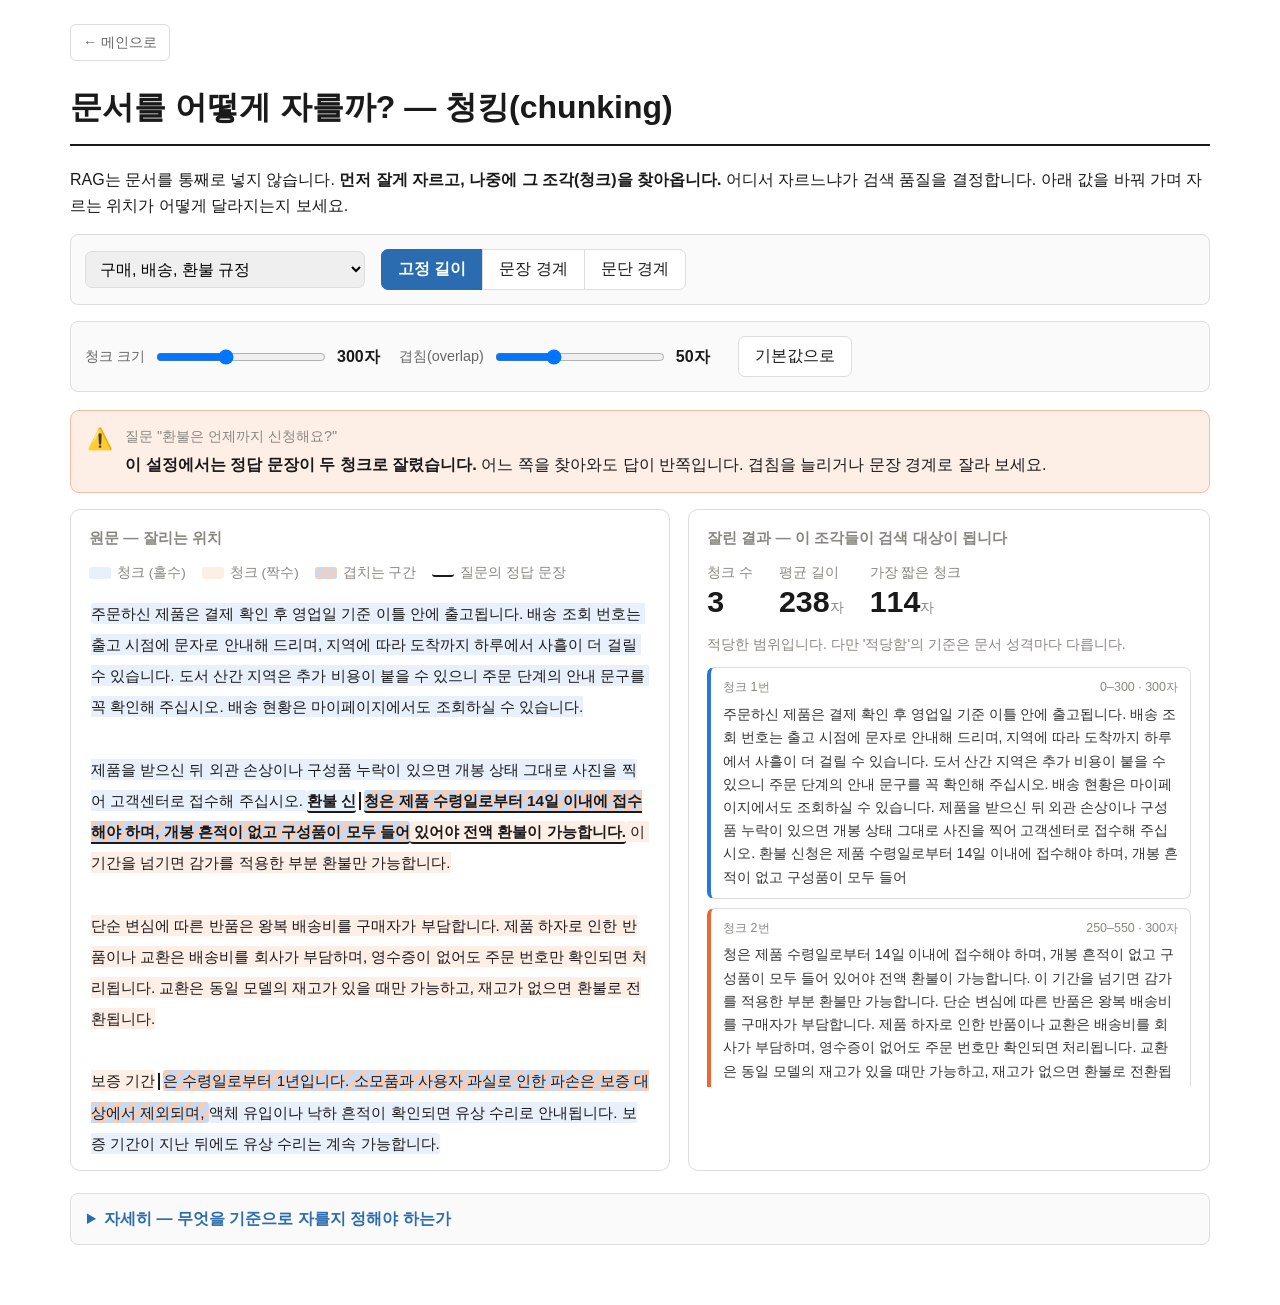
==== viz/rag-chunking/index.html @ 23622aa8 "RAG 파이프라인 시각화 4종 추가 + 메인 카테고리 분류 청킹 -> 임베딩/색인 -> 검색/생성 단계를 페이지별로 나누고, 전체 흐름도 페이지를 목차 겸 입구로 둠.  - viz" ====
<!DOCTYPE html>
<html lang="ko">
<head>
<meta charset="UTF-8">
<meta name="viewport" content="width=device-width, initial-scale=1.0">
<title>문서를 어떻게 자를까? — 청킹 - 강의 시각화 자료실</title>
<link rel="stylesheet" href="../../common/style.css">
<style>
  body { max-width: 1180px; }

  .viz-root {
    --series-1: #2a78d6;   /* 홀수 청크 */
    --series-2: #eb6834;   /* 짝수 청크 · 강조 */
    --muted-ink: #898781;
    --gridline: #e1e0d9;
  }

  .layout {
    display: grid;
    grid-template-columns: 1.15fr 1fr;
    gap: 18px;
  }

  @media (max-width: 900px) { .layout { grid-template-columns: 1fr; } }

  .panel {
    border: 1px solid var(--border);
    border-radius: 10px;
    padding: 16px 18px;
    background: #ffffff;
  }

  .panel h2 {
    font-size: 0.95rem;
    color: var(--muted-ink);
    margin: 0 0 12px;
    font-weight: 600;
  }

  /* ── 원문 위에 그리는 청크 경계 ─────────────────────── */
  #source {
    white-space: pre-wrap;
    font-size: 0.95rem;
    line-height: 2.05;
    max-height: 560px;
    overflow-y: auto;
    padding: 4px 2px;
  }

  /* 청크가 번갈아 칠해진다. 색만으로 구분하지 않도록 경계마다 세로선도 함께 긋는다. */
  #source .seg { border-radius: 3px; padding: 2px 0; }
  #source .seg.c0 { background: #e8f0fb; }
  #source .seg.c1 { background: #fdeee6; }

  /* 두 청크가 겹치는 구간 — 빗금으로 "양쪽에 다 들어간 부분"임을 표시 */
  #source .seg.ov {
    background-image: repeating-linear-gradient(
      -45deg, #c5daf6 0 5px, #f9cdb4 5px 10px
    );
  }

  /* 청크가 새로 시작하는 지점 — 색을 구분하기 어려운 경우에도 경계가 보이도록 */
  #source .brk {
    display: inline-block;
    width: 0;
    border-left: 2px solid var(--text);
    height: 1.15em;
    vertical-align: -0.25em;
    margin: 0 3px;
  }

  /* q4의 정답 문장 — 항상 밑줄로 표시해 두고 잘리는지 눈으로 좇는다 */
  #source .ans { border-bottom: 2px solid var(--text); font-weight: 600; }

  /* ── 청크 카드 ──────────────────────────────────────── */
  #chunks { max-height: 420px; overflow-y: auto; }

  .chunk-card {
    border: 1px solid var(--border);
    border-left: 4px solid var(--series-1);
    border-radius: 7px;
    padding: 9px 12px;
    margin-bottom: 9px;
    font-size: 0.88rem;
    line-height: 1.65;
  }

  .chunk-card.c1 { border-left-color: var(--series-2); }

  .chunk-head {
    display: flex;
    justify-content: space-between;
    font-size: 0.78rem;
    color: var(--muted-ink);
    margin-bottom: 5px;
    font-variant-numeric: tabular-nums;
  }

  .chunk-card .body { color: #333; }
  .chunk-card mark { background: #ffe9b8; padding: 0 1px; }

  /* ── 경고 배너 ──────────────────────────────────────── */
  .verdict {
    margin: 18px 0 4px;
    padding: 14px 16px;
    border-radius: 9px;
    border: 1px solid var(--border);
    display: flex;
    align-items: flex-start;
    gap: 12px;
    line-height: 1.6;
  }

  .verdict .icon { font-size: 1.3rem; line-height: 1.3; }
  .verdict .q { color: var(--muted-ink); font-size: 0.9rem; display: block; margin-bottom: 3px; }
  .verdict strong { font-size: 1.02rem; }

  .verdict.bad { background: #fdeee6; border-color: #f2bda4; }
  .verdict.good { background: #eaf4ea; border-color: #b9d8b9; }

  .verdict button {
    margin-left: auto;
    white-space: nowrap;
    font-size: 0.88rem;
    padding: 7px 12px;
    border-radius: 6px;
    border: 1px solid var(--border);
    background: #ffffff;
    cursor: pointer;
  }

  .verdict button:hover { border-color: var(--accent); color: var(--accent); }

  /* ── 숫자 타일 ──────────────────────────────────────── */
  .stats { display: flex; gap: 26px; flex-wrap: wrap; margin-bottom: 14px; }
  .stat-label { font-size: 0.85rem; color: var(--muted-ink); }

  .stat-value {
    font-size: 1.9rem;
    font-weight: 700;
    line-height: 1.15;
    font-variant-numeric: tabular-nums;
  }

  .stat-value small { font-size: 0.9rem; font-weight: 400; color: var(--muted-ink); }

  .hint { font-size: 0.88rem; color: var(--muted-ink); margin-top: 2px; }

  /* ── 컨트롤 ─────────────────────────────────────────── */
  .controls button {
    font-size: 1rem;
    padding: 9px 16px;
    border-radius: 7px;
    border: 1px solid var(--border);
    background: #ffffff;
    color: var(--text);
    cursor: pointer;
  }

  .controls button:hover:not(:disabled) { border-color: var(--accent); color: var(--accent); }
  .controls button:disabled { opacity: 0.4; cursor: default; }

  .controls button.primary {
    background: var(--accent);
    border-color: var(--accent);
    color: #ffffff;
    font-weight: 600;
  }

  .controls button.primary:hover:not(:disabled) { background: #1f5590; color: #ffffff; }

  .controls select { font-size: 1rem; padding: 8px 10px; border-radius: 7px; border: 1px solid var(--border); }

  .slider-group { display: flex; align-items: center; gap: 9px; }
  .slider-group input[type="range"] { width: 170px; }

  .slider-value {
    font-variant-numeric: tabular-nums;
    font-weight: 600;
    color: var(--text);
    min-width: 46px;
  }

  .btn-group { display: flex; gap: 0; }
  .btn-group button { border-radius: 0; margin-left: -1px; }
  .btn-group button:first-child { border-radius: 7px 0 0 7px; margin-left: 0; }
  .btn-group button:last-child { border-radius: 0 7px 7px 0; }

  .legend { display: flex; gap: 16px; flex-wrap: wrap; font-size: 0.85rem; color: var(--muted-ink); margin-bottom: 10px; }
  .legend span { display: flex; align-items: center; gap: 6px; }
  .swatch { width: 22px; height: 12px; border-radius: 3px; display: inline-block; }
  .swatch.c0 { background: #e8f0fb; }
  .swatch.c1 { background: #fdeee6; }
  .swatch.ov { background-image: repeating-linear-gradient(-45deg, #c5daf6 0 4px, #f9cdb4 4px 8px); }
  .swatch.ans { border-bottom: 2px solid var(--text); height: 8px; background: none; }

  details.more {
    margin-top: 22px;
    border: 1px solid var(--border);
    border-radius: 8px;
    padding: 12px 16px;
    background: #fafafa;
  }

  details.more summary { cursor: pointer; font-weight: 600; color: var(--accent); }
  details.more .inner { padding-top: 12px; font-size: 0.95rem; }
  details.more li { margin-bottom: 7px; }
</style>
</head>
<body>
  <div id="viz-nav"></div>

  <h1>문서를 어떻게 자를까? — 청킹(chunking)</h1>
  <p>
    RAG는 문서를 통째로 넣지 않습니다. <strong>먼저 잘게 자르고, 나중에 그 조각(청크)을 찾아옵니다.</strong>
    어디서 자르느냐가 검색 품질을 결정합니다. 아래 값을 바꿔 가며 자르는 위치가 어떻게 달라지는지 보세요.
  </p>

  <div class="viz-root">
    <div class="controls">
      <select id="doc-select" aria-label="문서 선택"></select>
      <div class="btn-group" id="mode-group">
        <button data-mode="fixed">고정 길이</button>
        <button data-mode="sentence">문장 경계</button>
        <button data-mode="paragraph">문단 경계</button>
      </div>
    </div>

    <div class="controls">
      <div class="slider-group">
        <label for="size">청크 크기</label>
        <input type="range" id="size" min="100" max="600" step="10" value="300">
        <span class="slider-value" id="size-value">300자</span>
      </div>
      <div class="slider-group">
        <label for="overlap">겹침(overlap)</label>
        <input type="range" id="overlap" min="0" max="150" step="10" value="50">
        <span class="slider-value" id="overlap-value">50자</span>
      </div>
      <button id="btn-reset">기본값으로</button>
    </div>

    <div class="verdict" id="verdict"></div>

    <div class="layout" style="margin-top:16px;">
      <div class="panel">
        <h2>원문 — 잘리는 위치</h2>
        <div class="legend">
          <span><i class="swatch c0"></i>청크 (홀수)</span>
          <span><i class="swatch c1"></i>청크 (짝수)</span>
          <span><i class="swatch ov"></i>겹치는 구간</span>
          <span><i class="swatch ans"></i>질문의 정답 문장</span>
        </div>
        <div id="source"></div>
      </div>

      <div class="panel">
        <h2>잘린 결과 — 이 조각들이 검색 대상이 됩니다</h2>
        <div class="stats">
          <div>
            <div class="stat-label">청크 수</div>
            <div class="stat-value" id="stat-count">–</div>
          </div>
          <div>
            <div class="stat-label">평균 길이</div>
            <div class="stat-value" id="stat-avg">–<small>자</small></div>
          </div>
          <div>
            <div class="stat-label">가장 짧은 청크</div>
            <div class="stat-value" id="stat-min">–<small>자</small></div>
          </div>
        </div>
        <div class="hint" id="tradeoff"></div>
        <div id="chunks" style="margin-top:12px;"></div>
      </div>
    </div>

    <details class="more">
      <summary>자세히 — 무엇을 기준으로 자를지 정해야 하는가</summary>
      <div class="inner">
        <ul>
          <li>
            <strong>청크가 너무 작으면</strong> 조각 하나만 봐서는 무슨 얘기인지 알 수 없습니다.
            "이 기간을 넘기면"이라는 문장만 찾아와 봐야 어떤 기간인지 알 수 없는 식입니다.
          </li>
          <li>
            <strong>청크가 너무 크면</strong> 관계없는 내용이 잔뜩 딸려 옵니다. 검색 점수도 흐려지고,
            LLM에 넣는 값도 비싸집니다.
          </li>
          <li>
            <strong>겹침(overlap)</strong>은 경계에서 잘린 문장을 구제하기 위한 보험입니다.
            앞 청크의 끝부분을 다음 청크 앞에 다시 붙여 둡니다. 대신 저장할 양이 늘어납니다.
          </li>
          <li>
            <strong>문장·문단 경계로 자르면</strong> 이 문제가 줄어듭니다. 실무에서는 문단으로 먼저
            나누고, 너무 긴 문단만 문장 단위로 다시 쪼개는 방식을 많이 씁니다.
          </li>
        </ul>
        <p class="stat-label">
          여기서 정한 청크 크기와 겹침은 <strong>다음 단계 페이지(색인·검색)에도 그대로 이어집니다.</strong>
          청킹을 바꾼 뒤 검색 결과가 어떻게 달라지는지 확인해 보세요.
        </p>
      </div>
    </details>
  </div>

  <script src="../../common/nav.js"></script>
  <script src="../rag-shared/corpus.js"></script>
  <script src="script.js"></script>
</body>
</html>
---- common/style.css ----
:root {
  --bg: #ffffff;
  --text: #1a1a1a;
  --muted: #666666;
  --border: #dddddd;
  --accent: #2b6cb0;
  --card-hover: #f5f5f5;
}

* { box-sizing: border-box; }

body {
  font-family: -apple-system, BlinkMacSystemFont, "Segoe UI", "Noto Sans KR", sans-serif;
  max-width: 1000px;
  margin: 0 auto;
  padding: 24px 20px 60px;
  line-height: 1.6;
  color: var(--text);
  background: var(--bg);
}

h1 { border-bottom: 2px solid var(--text); padding-bottom: 10px; }

a { color: var(--accent); }

/* 메인 페이지 카테고리 묶음 */
.cat { margin-top: 34px; }
.cat:first-child { margin-top: 24px; }

.cat-title {
  font-size: 1.1rem;
  margin: 0 0 2px;
  padding-bottom: 8px;
  border-bottom: 1px solid var(--border);
  display: flex;
  align-items: baseline;
  gap: 9px;
}

.cat-count {
  font-size: 0.8rem;
  font-weight: 400;
  color: var(--muted);
  border: 1px solid var(--border);
  border-radius: 20px;
  padding: 1px 9px;
}

/* 메인 페이지 카드 그리드 */
.card-grid {
  display: grid;
  grid-template-columns: repeat(auto-fill, minmax(240px, 1fr));
  gap: 16px;
  margin-top: 24px;
}

.cat .card-grid { margin-top: 16px; }

.card {
  display: block;
  border: 1px solid var(--border);
  border-radius: 10px;
  padding: 18px;
  text-decoration: none;
  color: inherit;
  transition: background 0.15s, border-color 0.15s;
}

.card:hover {
  background: var(--card-hover);
  border-color: var(--accent);
}

.card h3 { margin: 0 0 6px; font-size: 1.05rem; }
.card p { margin: 0; color: var(--muted); font-size: 0.9rem; }

/* 개별 viz 페이지 상단 네비게이션 */
.viz-nav {
  margin-bottom: 20px;
}

.viz-nav a {
  display: inline-block;
  text-decoration: none;
  font-size: 0.9rem;
  color: var(--muted);
  border: 1px solid var(--border);
  border-radius: 6px;
  padding: 6px 12px;
}

.viz-nav a:hover {
  color: var(--accent);
  border-color: var(--accent);
}

/* viz 페이지 컨트롤(슬라이더/버튼) 영역 */
.controls {
  display: flex;
  flex-wrap: wrap;
  gap: 16px;
  align-items: center;
  margin: 16px 0;
  padding: 14px;
  border: 1px solid var(--border);
  border-radius: 8px;
  background: #fafafa;
}

.controls label { font-size: 0.9rem; color: var(--muted); }

.viz-canvas {
  border: 1px solid var(--border);
  border-radius: 8px;
  margin-top: 16px;
}
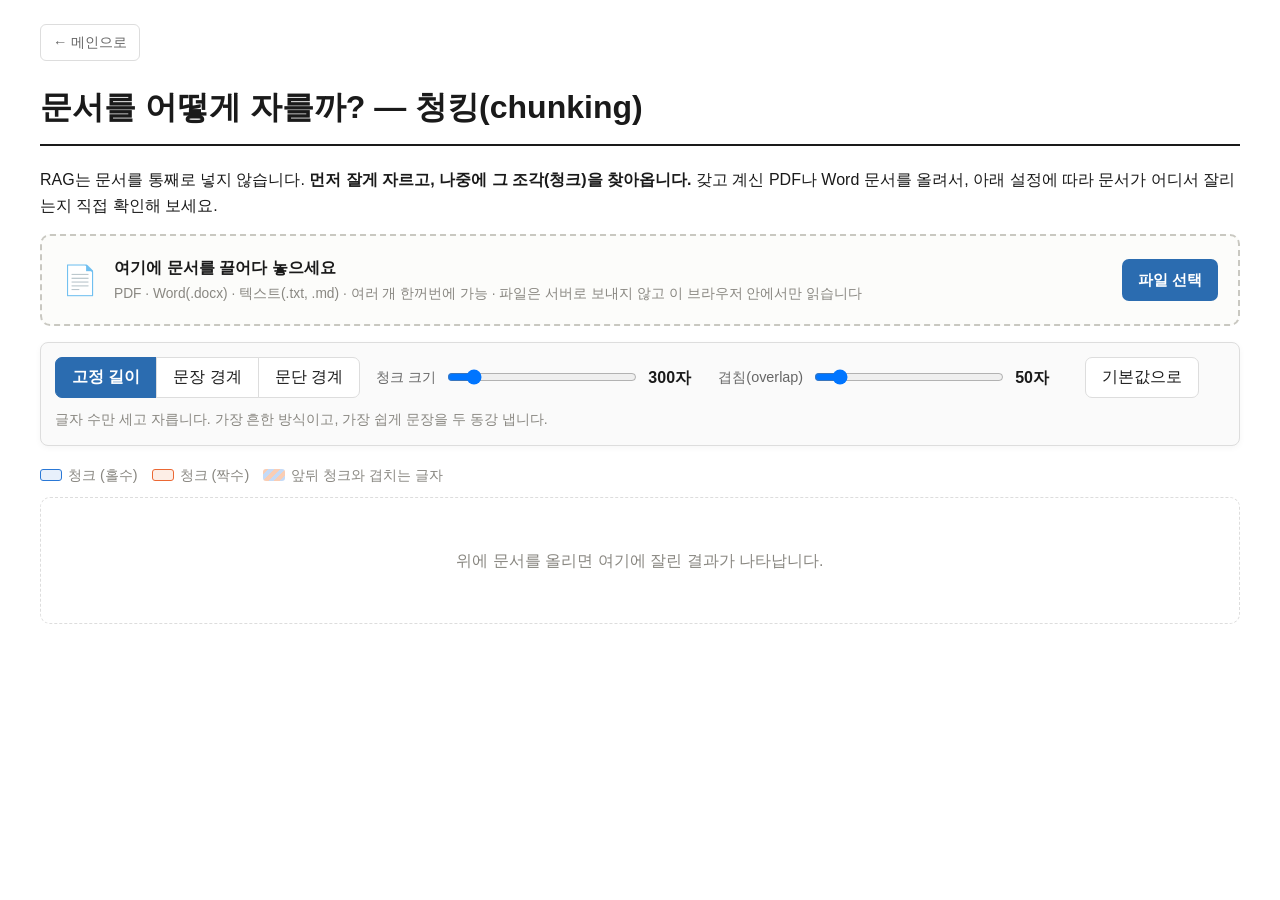
==== commit d8bf836b: "청킹 페이지 리뉴얼: 문서 업로드 + 청크 카드 그리드 수강생이 직접 PDF·Word 문서를 올려 청킹 결과를 눈으로 확인할 수 있게 바꿨다.  - 문서 업로드 (PDF / .do" ====
--- a/viz/rag-chunking/index.html
+++ b/viz/rag-chunking/index.html
@@ -6,147 +6,32 @@
 <title>문서를 어떻게 자를까? — 청킹 - 강의 시각화 자료실</title>
 <link rel="stylesheet" href="../../common/style.css">
 <style>
-  body { max-width: 1180px; }
+  body { max-width: 1240px; }
 
   .viz-root {
     --series-1: #2a78d6;   /* 홀수 청크 */
     --series-2: #eb6834;   /* 짝수 청크 · 강조 */
+    --tint-1: #e8f0fb;
+    --tint-2: #fdeee6;
     --muted-ink: #898781;
     --gridline: #e1e0d9;
   }
 
-  .layout {
-    display: grid;
-    grid-template-columns: 1.15fr 1fr;
-    gap: 18px;
-  }
-
-  @media (max-width: 900px) { .layout { grid-template-columns: 1fr; } }
-
-  .panel {
-    border: 1px solid var(--border);
-    border-radius: 10px;
-    padding: 16px 18px;
-    background: #ffffff;
-  }
-
-  .panel h2 {
-    font-size: 0.95rem;
-    color: var(--muted-ink);
-    margin: 0 0 12px;
-    font-weight: 600;
-  }
-
-  /* ── 원문 위에 그리는 청크 경계 ─────────────────────── */
-  #source {
-    white-space: pre-wrap;
-    font-size: 0.95rem;
-    line-height: 2.05;
-    max-height: 560px;
-    overflow-y: auto;
-    padding: 4px 2px;
-  }
-
-  /* 청크가 번갈아 칠해진다. 색만으로 구분하지 않도록 경계마다 세로선도 함께 긋는다. */
-  #source .seg { border-radius: 3px; padding: 2px 0; }
-  #source .seg.c0 { background: #e8f0fb; }
-  #source .seg.c1 { background: #fdeee6; }
-
-  /* 두 청크가 겹치는 구간 — 빗금으로 "양쪽에 다 들어간 부분"임을 표시 */
-  #source .seg.ov {
-    background-image: repeating-linear-gradient(
-      -45deg, #c5daf6 0 5px, #f9cdb4 5px 10px
-    );
-  }
-
-  /* 청크가 새로 시작하는 지점 — 색을 구분하기 어려운 경우에도 경계가 보이도록 */
-  #source .brk {
-    display: inline-block;
-    width: 0;
-    border-left: 2px solid var(--text);
-    height: 1.15em;
-    vertical-align: -0.25em;
-    margin: 0 3px;
-  }
-
-  /* q4의 정답 문장 — 항상 밑줄로 표시해 두고 잘리는지 눈으로 좇는다 */
-  #source .ans { border-bottom: 2px solid var(--text); font-weight: 600; }
-
-  /* ── 청크 카드 ──────────────────────────────────────── */
-  #chunks { max-height: 420px; overflow-y: auto; }
-
-  .chunk-card {
-    border: 1px solid var(--border);
-    border-left: 4px solid var(--series-1);
-    border-radius: 7px;
-    padding: 9px 12px;
-    margin-bottom: 9px;
-    font-size: 0.88rem;
-    line-height: 1.65;
-  }
-
-  .chunk-card.c1 { border-left-color: var(--series-2); }
-
-  .chunk-head {
-    display: flex;
-    justify-content: space-between;
-    font-size: 0.78rem;
-    color: var(--muted-ink);
-    margin-bottom: 5px;
-    font-variant-numeric: tabular-nums;
-  }
-
-  .chunk-card .body { color: #333; }
-  .chunk-card mark { background: #ffe9b8; padding: 0 1px; }
-
-  /* ── 경고 배너 ──────────────────────────────────────── */
-  .verdict {
-    margin: 18px 0 4px;
-    padding: 14px 16px;
-    border-radius: 9px;
-    border: 1px solid var(--border);
-    display: flex;
-    align-items: flex-start;
-    gap: 12px;
-    line-height: 1.6;
-  }
-
-  .verdict .icon { font-size: 1.3rem; line-height: 1.3; }
-  .verdict .q { color: var(--muted-ink); font-size: 0.9rem; display: block; margin-bottom: 3px; }
-  .verdict strong { font-size: 1.02rem; }
-
-  .verdict.bad { background: #fdeee6; border-color: #f2bda4; }
-  .verdict.good { background: #eaf4ea; border-color: #b9d8b9; }
-
-  .verdict button {
-    margin-left: auto;
-    white-space: nowrap;
-    font-size: 0.88rem;
-    padding: 7px 12px;
-    border-radius: 6px;
-    border: 1px solid var(--border);
-    background: #ffffff;
-    cursor: pointer;
-  }
-
-  .verdict button:hover { border-color: var(--accent); color: var(--accent); }
-
-  /* ── 숫자 타일 ──────────────────────────────────────── */
-  .stats { display: flex; gap: 26px; flex-wrap: wrap; margin-bottom: 14px; }
-  .stat-label { font-size: 0.85rem; color: var(--muted-ink); }
-
-  .stat-value {
-    font-size: 1.9rem;
-    font-weight: 700;
-    line-height: 1.15;
-    font-variant-numeric: tabular-nums;
-  }
-
-  .stat-value small { font-size: 0.9rem; font-weight: 400; color: var(--muted-ink); }
-
-  .hint { font-size: 0.88rem; color: var(--muted-ink); margin-top: 2px; }
-
-  /* ── 컨트롤 ─────────────────────────────────────────── */
+  /* ── 컨트롤 (스크롤해도 위에 붙어 있게) ───────────────── */
+  .controls.sticky {
+    position: sticky;
+    top: 0;
+    z-index: 5;
+    box-shadow: 0 2px 6px rgba(0, 0, 0, 0.04);
+  }
+
+  /* 좁은 화면에서는 컨트롤이 화면 절반을 덮어 버리므로 붙여 두지 않는다 */
+  @media (max-width: 700px) {
+    .controls.sticky { position: static; }
+    .slider-group input[type="range"] { width: 140px; }
+  }
+
+
   .controls button {
     font-size: 1rem;
     padding: 9px 16px;
@@ -158,27 +43,23 @@
   }
 
   .controls button:hover:not(:disabled) { border-color: var(--accent); color: var(--accent); }
-  .controls button:disabled { opacity: 0.4; cursor: default; }
-
   .controls button.primary {
     background: var(--accent);
     border-color: var(--accent);
     color: #ffffff;
     font-weight: 600;
   }
-
   .controls button.primary:hover:not(:disabled) { background: #1f5590; color: #ffffff; }
 
-  .controls select { font-size: 1rem; padding: 8px 10px; border-radius: 7px; border: 1px solid var(--border); }
-
   .slider-group { display: flex; align-items: center; gap: 9px; }
-  .slider-group input[type="range"] { width: 170px; }
+  .slider-group input[type="range"] { width: 190px; }
+  .slider-group input:disabled + .slider-value { opacity: 0.4; }
 
   .slider-value {
     font-variant-numeric: tabular-nums;
     font-weight: 600;
     color: var(--text);
-    min-width: 46px;
+    min-width: 54px;
   }
 
   .btn-group { display: flex; gap: 0; }
@@ -186,25 +67,216 @@
   .btn-group button:first-child { border-radius: 7px 0 0 7px; margin-left: 0; }
   .btn-group button:last-child { border-radius: 0 7px 7px 0; }
 
-  .legend { display: flex; gap: 16px; flex-wrap: wrap; font-size: 0.85rem; color: var(--muted-ink); margin-bottom: 10px; }
+  .mode-note { font-size: 0.88rem; color: var(--muted-ink); width: 100%; margin-top: -6px; }
+
+  /* ── 업로드 ─────────────────────────────────────────── */
+  .upload {
+    display: flex;
+    align-items: center;
+    gap: 16px;
+    flex-wrap: wrap;
+    border: 2px dashed #c9c8c1;
+    border-radius: 10px;
+    padding: 18px 20px;
+    background: #fcfcfa;
+    transition: border-color 0.15s, background 0.15s;
+  }
+
+  .upload.drag { border-color: var(--accent); background: #eef4fb; }
+  .upload .icon { font-size: 1.8rem; line-height: 1; }
+  .upload .msg { flex: 1; min-width: 220px; }
+  .upload .msg strong { display: block; font-size: 1.02rem; }
+  .upload .msg span { font-size: 0.86rem; color: var(--muted-ink); }
+
+  .upload label.pick {
+    font-size: 0.95rem;
+    padding: 9px 16px;
+    border-radius: 7px;
+    background: var(--accent);
+    color: #ffffff;
+    font-weight: 600;
+    cursor: pointer;
+    white-space: nowrap;
+  }
+  .upload label.pick:hover { background: #1f5590; }
+  .upload input[type="file"] { display: none; }
+
+  .toolbar {
+    display: flex;
+    align-items: center;
+    gap: 12px;
+    flex-wrap: wrap;
+    margin: 18px 0 10px;
+    font-size: 0.9rem;
+    color: var(--muted-ink);
+  }
+
+  .card-btn {
+    font-size: 0.85rem;
+    padding: 5px 11px;
+    border-radius: 6px;
+    border: 1px solid var(--border);
+    background: #ffffff;
+    color: var(--text);
+    cursor: pointer;
+  }
+
+  .card-btn:hover { border-color: var(--accent); color: var(--accent); }
+
+  .legend { display: flex; gap: 14px; flex-wrap: wrap; }
   .legend span { display: flex; align-items: center; gap: 6px; }
   .swatch { width: 22px; height: 12px; border-radius: 3px; display: inline-block; }
-  .swatch.c0 { background: #e8f0fb; }
-  .swatch.c1 { background: #fdeee6; }
+  .swatch.c0 { background: var(--tint-1); border: 1px solid var(--series-1); }
+  .swatch.c1 { background: var(--tint-2); border: 1px solid var(--series-2); }
   .swatch.ov { background-image: repeating-linear-gradient(-45deg, #c5daf6 0 4px, #f9cdb4 4px 8px); }
-  .swatch.ans { border-bottom: 2px solid var(--text); height: 8px; background: none; }
-
-  details.more {
-    margin-top: 22px;
+
+  /* ── 문서 섹션 (문서 하나 = 한 줄 전체) ─────────────── */
+  #docs { display: flex; flex-direction: column; gap: 18px; }
+
+  .doc {
     border: 1px solid var(--border);
-    border-radius: 8px;
-    padding: 12px 16px;
-    background: #fafafa;
-  }
-
-  details.more summary { cursor: pointer; font-weight: 600; color: var(--accent); }
-  details.more .inner { padding-top: 12px; font-size: 0.95rem; }
-  details.more li { margin-bottom: 7px; }
+    border-radius: 10px;
+    padding: 14px 18px 16px;
+    background: #ffffff;
+    min-width: 0;
+  }
+
+  .doc-head { display: flex; align-items: center; gap: 10px; flex-wrap: wrap; }
+  .doc-head h3 { margin: 0; font-size: 1.05rem; line-height: 1.4; word-break: break-all; }
+  .doc-head .spacer { flex: 1; }
+
+  .badge {
+    font-size: 0.72rem;
+    font-weight: 600;
+    border-radius: 4px;
+    padding: 2px 7px;
+    white-space: nowrap;
+    background: #f0efea;
+    color: #5f5e58;
+  }
+  .badge.pdf { background: #fbe4e1; color: #a2382b; }
+  .badge.docx { background: #e1ebfa; color: #24599e; }
+  .badge.text { background: #e9f2e4; color: #3f6a2c; }
+
+  .close {
+    border: none;
+    background: none;
+    font-size: 1.1rem;
+    line-height: 1;
+    color: var(--muted-ink);
+    cursor: pointer;
+    padding: 2px 4px;
+  }
+  .close:hover { color: #c0392b; }
+
+  .doc-meta {
+    font-size: 0.8rem;
+    color: var(--muted-ink);
+    margin: 2px 0 10px;
+    font-variant-numeric: tabular-nums;
+  }
+
+  .doc-stats { display: flex; gap: 22px; flex-wrap: wrap; margin-bottom: 10px; }
+  .doc-stats .label { font-size: 0.76rem; color: var(--muted-ink); }
+  .doc-stats .value { font-size: 1.3rem; font-weight: 700; font-variant-numeric: tabular-nums; line-height: 1.2; }
+  .doc-stats .value small { font-size: 0.78rem; font-weight: 400; color: var(--muted-ink); }
+
+  /* 청크 막대: 문서 전체를 가로 한 줄로 펼친 지도. 홀수 청크는 윗줄, 짝수 청크는 아랫줄에 놓아
+     겹침이 있으면 위아래 칸이 가로로 포개지는 게 그대로 보인다. */
+  .bar {
+    position: relative;
+    height: 30px;
+    border-radius: 4px;
+    background: #f4f3ef;
+    margin-bottom: 4px;
+    cursor: pointer;
+  }
+
+  .bar .blk {
+    position: absolute;
+    height: 13px;
+    min-width: 1px;
+    border-radius: 2px;
+    box-sizing: border-box;
+  }
+  .bar .blk.c0 { top: 1px; background: var(--tint-1); border: 1px solid var(--series-1); }
+  .bar .blk.c1 { top: 16px; background: var(--tint-2); border: 1px solid var(--series-2); }
+  .bar .blk.hl { background: var(--series-1); z-index: 1; }
+  .bar .blk.c1.hl { background: var(--series-2); }
+
+  .bar-axis {
+    display: flex;
+    justify-content: space-between;
+    font-size: 0.72rem;
+    color: var(--muted-ink);
+    font-variant-numeric: tabular-nums;
+    margin-bottom: 12px;
+  }
+
+  /* ── 청크 카드 그리드 ───────────────────────────────── */
+  .chunk-grid {
+    display: grid;
+    grid-template-columns: repeat(auto-fill, minmax(230px, 1fr));
+    gap: 10px;
+  }
+
+  @media (max-width: 480px) { .chunk-grid { grid-template-columns: 1fr; } }
+
+  .chunk-card {
+    border: 1px solid var(--border);
+    border-top: 4px solid var(--series-1);
+    border-radius: 7px;
+    padding: 8px 10px 9px;
+    font-size: 0.82rem;
+    line-height: 1.65;
+    min-width: 0;
+    display: flex;
+    flex-direction: column;
+    scroll-margin-top: 160px;
+    transition: box-shadow 0.15s;
+  }
+  .chunk-card.c1 { border-top-color: var(--series-2); }
+  .chunk-card.hl { background: #fffaf0; box-shadow: 0 0 0 2px #e0b450; }
+
+  .chunk-head {
+    display: flex;
+    justify-content: space-between;
+    align-items: baseline;
+    font-size: 0.74rem;
+    color: var(--muted-ink);
+    margin-bottom: 4px;
+    font-variant-numeric: tabular-nums;
+  }
+  .chunk-head b { color: var(--text); font-size: 0.8rem; }
+
+  .chunk-card .body {
+    white-space: pre-wrap;
+    word-break: break-all;
+    max-height: 210px;
+    overflow-y: auto;
+    color: #333;
+  }
+
+  /* 앞·뒤 청크와 겹치는 부분 — 이 글자들은 두 청크에 똑같이 들어 있다 */
+  .chunk-card .ov {
+    background-image: repeating-linear-gradient(-45deg, #c5daf6 0 5px, #f9cdb4 5px 10px);
+    border-radius: 2px;
+  }
+
+  .grid-foot { display: flex; gap: 8px; flex-wrap: wrap; margin-top: 12px; align-items: center; }
+  .grid-foot .note { font-size: 0.85rem; color: var(--muted-ink); }
+
+  .status { padding: 30px 6px; text-align: center; color: var(--muted-ink); font-size: 0.92rem; }
+  .status.error { color: #a2382b; background: #fdf1ef; border-radius: 6px; padding: 18px 12px; }
+
+  .empty {
+    text-align: center;
+    color: var(--muted-ink);
+    padding: 50px 0;
+    border: 1px dashed var(--border);
+    border-radius: 10px;
+  }
+
 </style>
 </head>
 <body>
@@ -213,99 +285,55 @@
   <h1>문서를 어떻게 자를까? — 청킹(chunking)</h1>
   <p>
     RAG는 문서를 통째로 넣지 않습니다. <strong>먼저 잘게 자르고, 나중에 그 조각(청크)을 찾아옵니다.</strong>
-    어디서 자르느냐가 검색 품질을 결정합니다. 아래 값을 바꿔 가며 자르는 위치가 어떻게 달라지는지 보세요.
+    갖고 계신 PDF나 Word 문서를 올려서, 아래 설정에 따라 문서가 어디서 잘리는지 직접 확인해 보세요.
   </p>
 
   <div class="viz-root">
-    <div class="controls">
-      <select id="doc-select" aria-label="문서 선택"></select>
+    <div class="upload" id="upload">
+      <span class="icon" aria-hidden="true">📄</span>
+      <div class="msg">
+        <strong>여기에 문서를 끌어다 놓으세요</strong>
+        <span>PDF · Word(.docx) · 텍스트(.txt, .md) · 여러 개 한꺼번에 가능 ·
+          파일은 서버로 보내지 않고 이 브라우저 안에서만 읽습니다</span>
+      </div>
+      <label class="pick" for="file-input">파일 선택</label>
+      <input type="file" id="file-input" multiple accept=".pdf,.docx,.txt,.md">
+    </div>
+
+    <div class="controls sticky">
       <div class="btn-group" id="mode-group">
         <button data-mode="fixed">고정 길이</button>
         <button data-mode="sentence">문장 경계</button>
         <button data-mode="paragraph">문단 경계</button>
       </div>
-    </div>
-
-    <div class="controls">
       <div class="slider-group">
         <label for="size">청크 크기</label>
-        <input type="range" id="size" min="100" max="600" step="10" value="300">
+        <input type="range" id="size" min="100" max="2000" step="10" value="300">
         <span class="slider-value" id="size-value">300자</span>
       </div>
       <div class="slider-group">
         <label for="overlap">겹침(overlap)</label>
-        <input type="range" id="overlap" min="0" max="150" step="10" value="50">
+        <input type="range" id="overlap" min="0" max="500" step="10" value="50">
         <span class="slider-value" id="overlap-value">50자</span>
       </div>
       <button id="btn-reset">기본값으로</button>
+      <div class="mode-note" id="mode-note"></div>
     </div>
 
-    <div class="verdict" id="verdict"></div>
-
-    <div class="layout" style="margin-top:16px;">
-      <div class="panel">
-        <h2>원문 — 잘리는 위치</h2>
-        <div class="legend">
-          <span><i class="swatch c0"></i>청크 (홀수)</span>
-          <span><i class="swatch c1"></i>청크 (짝수)</span>
-          <span><i class="swatch ov"></i>겹치는 구간</span>
-          <span><i class="swatch ans"></i>질문의 정답 문장</span>
-        </div>
-        <div id="source"></div>
-      </div>
-
-      <div class="panel">
-        <h2>잘린 결과 — 이 조각들이 검색 대상이 됩니다</h2>
-        <div class="stats">
-          <div>
-            <div class="stat-label">청크 수</div>
-            <div class="stat-value" id="stat-count">–</div>
-          </div>
-          <div>
-            <div class="stat-label">평균 길이</div>
-            <div class="stat-value" id="stat-avg">–<small>자</small></div>
-          </div>
-          <div>
-            <div class="stat-label">가장 짧은 청크</div>
-            <div class="stat-value" id="stat-min">–<small>자</small></div>
-          </div>
-        </div>
-        <div class="hint" id="tradeoff"></div>
-        <div id="chunks" style="margin-top:12px;"></div>
+    <div class="toolbar">
+      <div class="legend">
+        <span><i class="swatch c0"></i>청크 (홀수)</span>
+        <span><i class="swatch c1"></i>청크 (짝수)</span>
+        <span><i class="swatch ov"></i>앞뒤 청크와 겹치는 글자</span>
       </div>
     </div>
 
-    <details class="more">
-      <summary>자세히 — 무엇을 기준으로 자를지 정해야 하는가</summary>
-      <div class="inner">
-        <ul>
-          <li>
-            <strong>청크가 너무 작으면</strong> 조각 하나만 봐서는 무슨 얘기인지 알 수 없습니다.
-            "이 기간을 넘기면"이라는 문장만 찾아와 봐야 어떤 기간인지 알 수 없는 식입니다.
-          </li>
-          <li>
-            <strong>청크가 너무 크면</strong> 관계없는 내용이 잔뜩 딸려 옵니다. 검색 점수도 흐려지고,
-            LLM에 넣는 값도 비싸집니다.
-          </li>
-          <li>
-            <strong>겹침(overlap)</strong>은 경계에서 잘린 문장을 구제하기 위한 보험입니다.
-            앞 청크의 끝부분을 다음 청크 앞에 다시 붙여 둡니다. 대신 저장할 양이 늘어납니다.
-          </li>
-          <li>
-            <strong>문장·문단 경계로 자르면</strong> 이 문제가 줄어듭니다. 실무에서는 문단으로 먼저
-            나누고, 너무 긴 문단만 문장 단위로 다시 쪼개는 방식을 많이 씁니다.
-          </li>
-        </ul>
-        <p class="stat-label">
-          여기서 정한 청크 크기와 겹침은 <strong>다음 단계 페이지(색인·검색)에도 그대로 이어집니다.</strong>
-          청킹을 바꾼 뒤 검색 결과가 어떻게 달라지는지 확인해 보세요.
-        </p>
-      </div>
-    </details>
+    <div id="docs"></div>
   </div>
 
   <script src="../../common/nav.js"></script>
   <script src="../rag-shared/corpus.js"></script>
+  <script src="extract.js"></script>
   <script src="script.js"></script>
 </body>
 </html>
